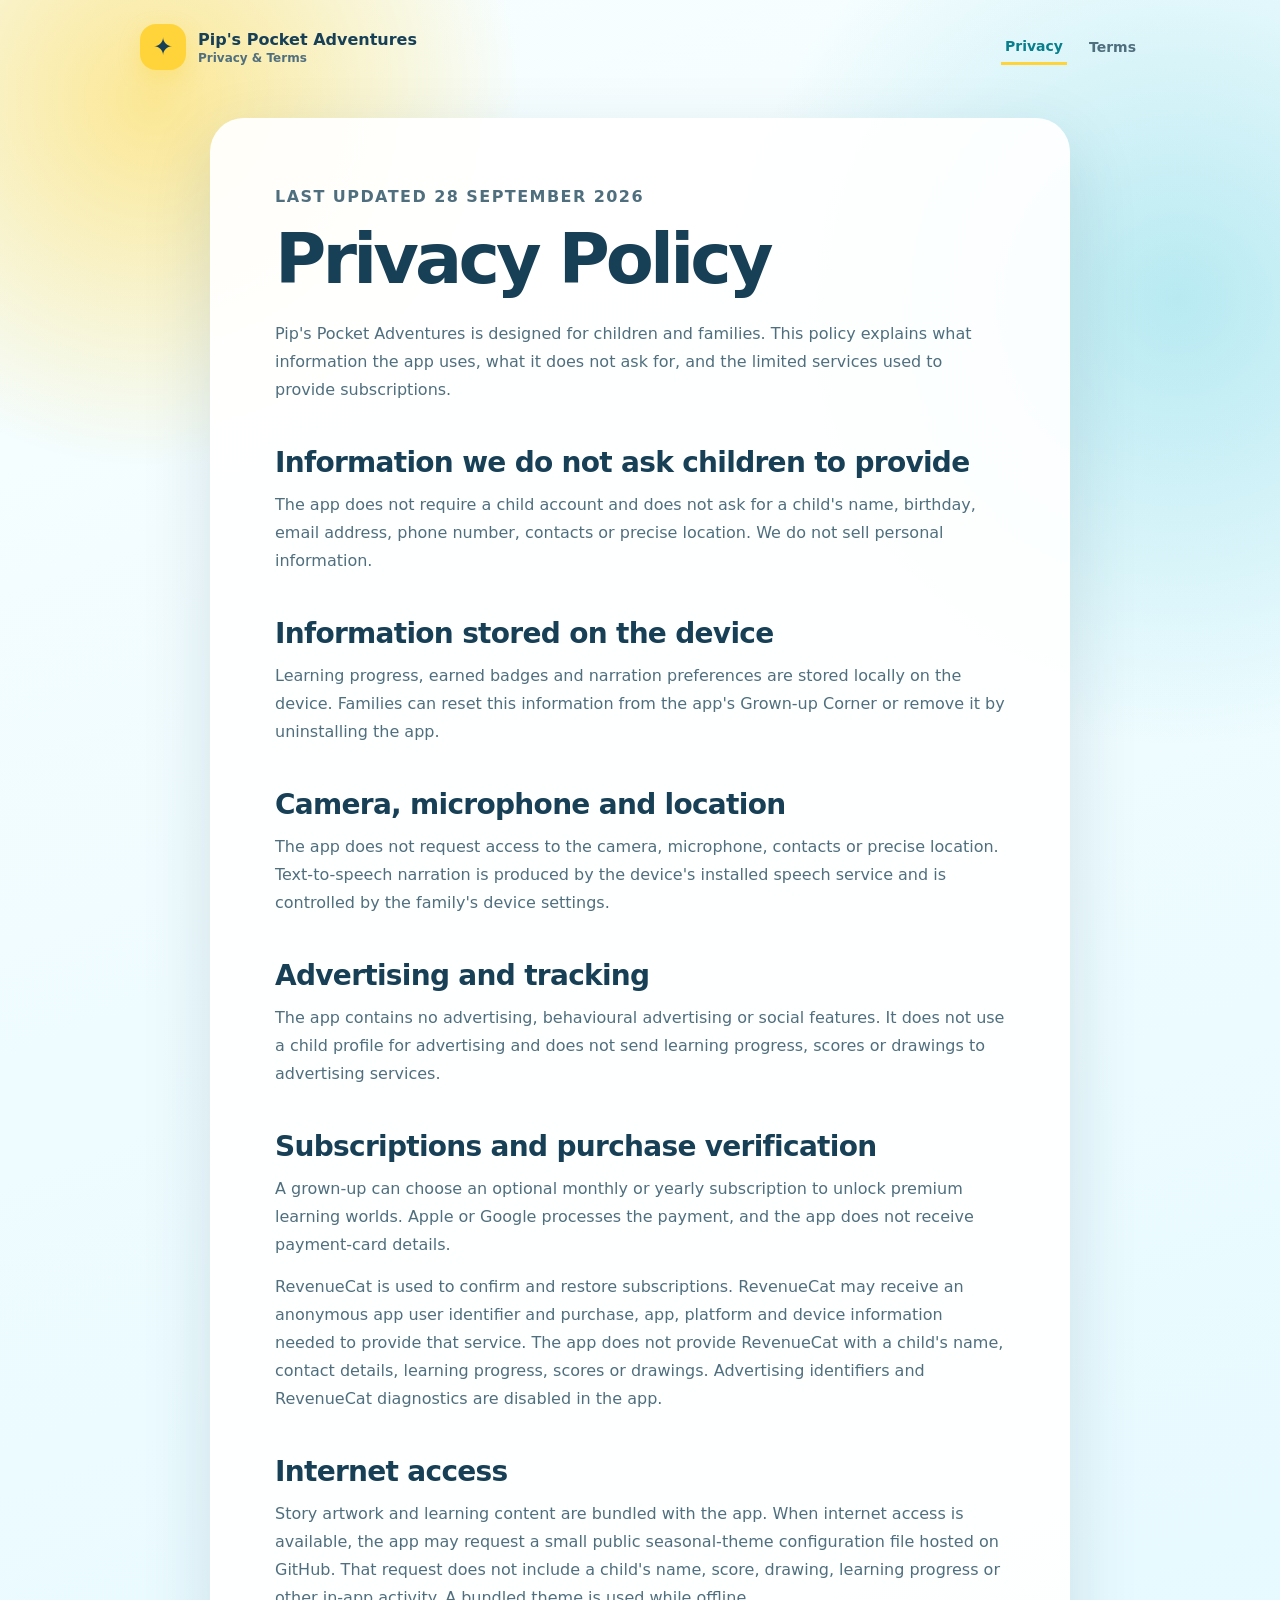
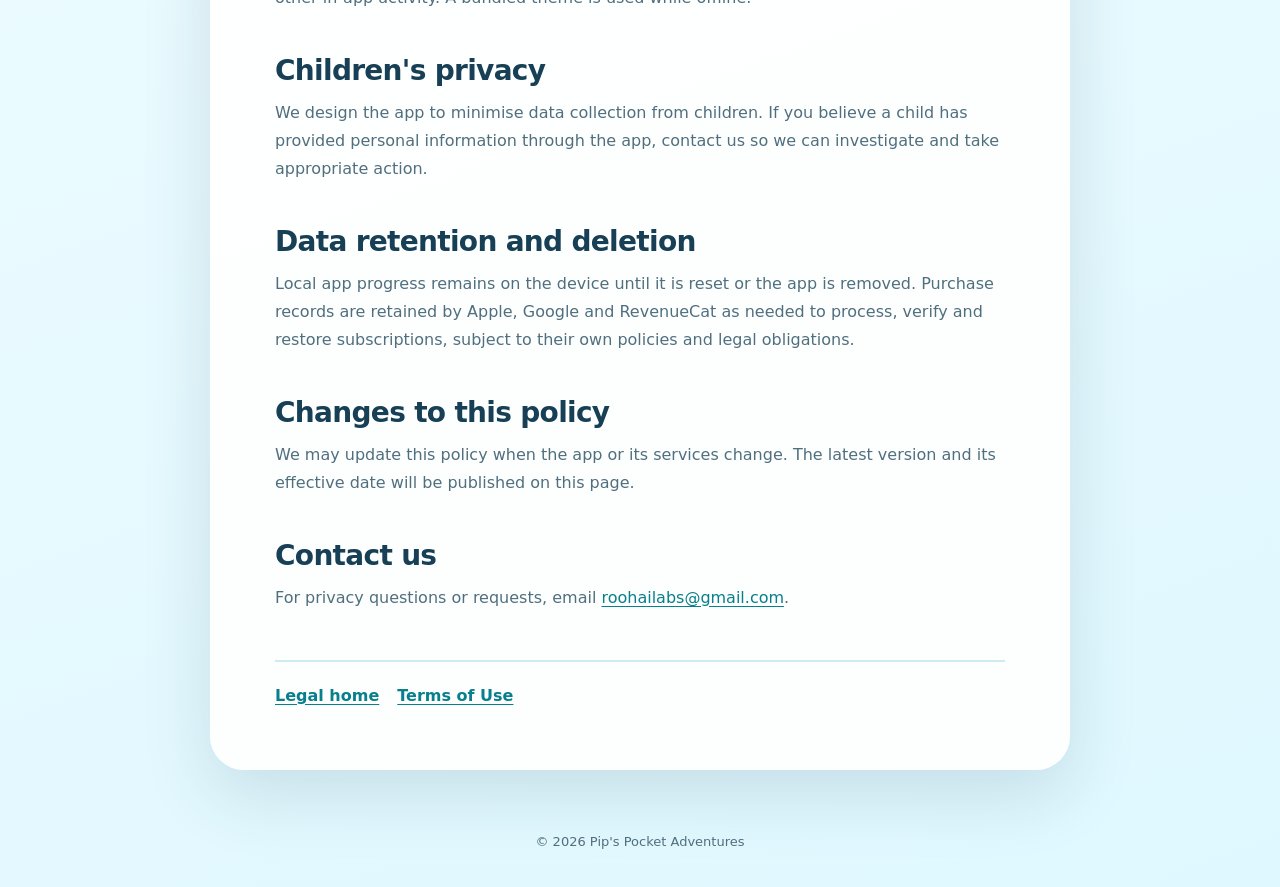
==== privacy.html @ 5707cfc5 "Add public privacy and terms pages" ====
<!doctype html>
<html lang="en">
  <head>
    <meta charset="UTF-8" />
    <meta name="viewport" content="width=device-width, initial-scale=1.0" />
    <meta name="theme-color" content="#22b8cf" />
    <meta
      name="description"
      content="Privacy Policy for Pip's Pocket Adventures."
    />
    <link rel="stylesheet" href="styles.css" />
    <title>Privacy Policy — Pip's Pocket Adventures</title>
  </head>
  <body>
    <header class="site-header">
      <a class="brand" href="index.html" aria-label="Pip's Pocket Adventures legal home">
        <span class="brand-mark" aria-hidden="true">✦</span>
        <span>
          <strong>Pip's Pocket Adventures</strong>
          <small>Privacy &amp; Terms</small>
        </span>
      </a>
      <nav class="header-links" aria-label="Legal pages">
        <a aria-current="page" href="privacy.html">Privacy</a>
        <a href="terms.html">Terms</a>
      </nav>
    </header>

    <main class="policy-card">
      <p class="eyebrow">Last updated 28 September 2026</p>
      <h1>Privacy Policy</h1>
      <p class="intro">
        Pip's Pocket Adventures is designed for children and families. This
        policy explains what information the app uses, what it does not ask
        for, and the limited services used to provide subscriptions.
      </p>

      <section>
        <h2>Information we do not ask children to provide</h2>
        <p>
          The app does not require a child account and does not ask for a
          child's name, birthday, email address, phone number, contacts or
          precise location. We do not sell personal information.
        </p>
      </section>

      <section>
        <h2>Information stored on the device</h2>
        <p>
          Learning progress, earned badges and narration preferences are stored
          locally on the device. Families can reset this information from the
          app's Grown-up Corner or remove it by uninstalling the app.
        </p>
      </section>

      <section>
        <h2>Camera, microphone and location</h2>
        <p>
          The app does not request access to the camera, microphone, contacts or
          precise location. Text-to-speech narration is produced by the
          device's installed speech service and is controlled by the family's
          device settings.
        </p>
      </section>

      <section>
        <h2>Advertising and tracking</h2>
        <p>
          The app contains no advertising, behavioural advertising or social
          features. It does not use a child profile for advertising and does
          not send learning progress, scores or drawings to advertising
          services.
        </p>
      </section>

      <section>
        <h2>Subscriptions and purchase verification</h2>
        <p>
          A grown-up can choose an optional monthly or yearly subscription to
          unlock premium learning worlds. Apple or Google processes the
          payment, and the app does not receive payment-card details.
        </p>
        <p>
          RevenueCat is used to confirm and restore subscriptions. RevenueCat
          may receive an anonymous app user identifier and purchase, app,
          platform and device information needed to provide that service. The
          app does not provide RevenueCat with a child's name, contact details,
          learning progress, scores or drawings. Advertising identifiers and
          RevenueCat diagnostics are disabled in the app.
        </p>
      </section>

      <section>
        <h2>Internet access</h2>
        <p>
          Story artwork and learning content are bundled with the app. When
          internet access is available, the app may request a small public
          seasonal-theme configuration file hosted on GitHub. That request
          does not include a child's name, score, drawing, learning progress or
          other in-app activity. A bundled theme is used while offline.
        </p>
      </section>

      <section>
        <h2>Children's privacy</h2>
        <p>
          We design the app to minimise data collection from children. If you
          believe a child has provided personal information through the app,
          contact us so we can investigate and take appropriate action.
        </p>
      </section>

      <section>
        <h2>Data retention and deletion</h2>
        <p>
          Local app progress remains on the device until it is reset or the app
          is removed. Purchase records are retained by Apple, Google and
          RevenueCat as needed to process, verify and restore subscriptions,
          subject to their own policies and legal obligations.
        </p>
      </section>

      <section>
        <h2>Changes to this policy</h2>
        <p>
          We may update this policy when the app or its services change. The
          latest version and its effective date will be published on this page.
        </p>
      </section>

      <section>
        <h2>Contact us</h2>
        <p>
          For privacy questions or requests, email
          <a href="mailto:roohailabs@gmail.com">roohailabs@gmail.com</a>.
        </p>
      </section>

      <nav class="bottom-links" aria-label="Related legal pages">
        <a href="index.html">Legal home</a>
        <a href="terms.html">Terms of Use</a>
      </nav>
    </main>

    <footer>
      <span>© 2026 Pip's Pocket Adventures</span>
    </footer>
  </body>
</html>
---- styles.css ----
:root {
  color-scheme: light;
  --ink: #173f56;
  --muted: #506f7e;
  --paper: #ffffff;
  --sky: #dff8ff;
  --aqua: #22b8cf;
  --aqua-dark: #087f8c;
  --sun: #ffd43b;
  --coral: #ff6b6b;
  --line: #ccecf2;
  --shadow: 0 24px 70px rgb(23 63 86 / 14%);
}

* {
  box-sizing: border-box;
}

html {
  min-height: 100%;
  background:
    radial-gradient(circle at 12% 4%, rgb(255 212 59 / 55%), transparent 23rem),
    radial-gradient(circle at 92% 12%, rgb(34 184 207 / 28%), transparent 28rem),
    linear-gradient(160deg, #f8feff 0%, var(--sky) 100%);
}

body {
  min-height: 100vh;
  margin: 0;
  color: var(--ink);
  font-family:
    Inter, ui-rounded, "SF Pro Rounded", "Segoe UI", system-ui, -apple-system,
    BlinkMacSystemFont, sans-serif;
}

a {
  color: var(--aqua-dark);
  text-underline-offset: 0.18em;
}

.site-header {
  width: min(1000px, calc(100% - 32px));
  margin: 0 auto;
  padding: 24px 0;
  display: flex;
  align-items: center;
  justify-content: space-between;
  gap: 24px;
}

.brand {
  display: inline-flex;
  align-items: center;
  gap: 12px;
  color: var(--ink);
  text-decoration: none;
}

.brand-mark {
  width: 46px;
  height: 46px;
  display: grid;
  place-items: center;
  border-radius: 16px;
  color: var(--ink);
  background: var(--sun);
  box-shadow: 0 8px 20px rgb(255 212 59 / 35%);
  font-size: 24px;
}

.brand strong,
.brand small {
  display: block;
}

.brand strong {
  font-size: 16px;
}

.brand small {
  margin-top: 2px;
  color: var(--muted);
  font-size: 12px;
  font-weight: 700;
}

.header-links {
  display: flex;
  align-items: center;
  gap: 18px;
}

.header-links a {
  padding: 8px 4px;
  color: var(--muted);
  font-size: 14px;
  font-weight: 800;
  text-decoration: none;
}

.header-links a[aria-current="page"] {
  color: var(--aqua-dark);
  border-bottom: 3px solid var(--sun);
}

.home-card,
.policy-card {
  width: min(860px, calc(100% - 32px));
  margin: 24px auto 64px;
  padding: clamp(28px, 6vw, 64px);
  border: 1px solid rgb(255 255 255 / 75%);
  border-radius: 34px;
  background: rgb(255 255 255 / 92%);
  box-shadow: var(--shadow);
}

.home-card {
  min-height: 560px;
  display: flex;
  flex-direction: column;
  justify-content: center;
}

.eyebrow {
  margin: 0 0 12px;
  color: var(--coral);
  font-size: 12px;
  font-weight: 900;
  letter-spacing: 0.09em;
  text-transform: uppercase;
}

h1 {
  max-width: 720px;
  margin: 0;
  font-size: clamp(40px, 7vw, 70px);
  line-height: 0.98;
  letter-spacing: -0.055em;
}

.intro {
  max-width: 700px;
  margin: 24px 0 0;
  color: var(--muted);
  font-size: clamp(18px, 2.5vw, 21px);
  line-height: 1.65;
}

.policy-links {
  margin-top: 38px;
  display: grid;
  grid-template-columns: repeat(2, minmax(0, 1fr));
  gap: 18px;
}

.policy-link {
  min-height: 142px;
  padding: 22px;
  display: grid;
  grid-template-columns: auto 1fr auto;
  align-items: center;
  gap: 16px;
  border: 2px solid var(--line);
  border-radius: 24px;
  color: var(--ink);
  background: var(--paper);
  text-decoration: none;
  transition:
    transform 150ms ease,
    box-shadow 150ms ease,
    border-color 150ms ease;
}

.policy-link:hover,
.policy-link:focus-visible {
  transform: translateY(-3px);
  border-color: var(--aqua);
  box-shadow: 0 15px 34px rgb(34 184 207 / 18%);
}

.policy-icon {
  font-size: 34px;
}

.policy-link strong,
.policy-link small {
  display: block;
}

.policy-link strong {
  font-size: 18px;
}

.policy-link small {
  margin-top: 7px;
  color: var(--muted);
  line-height: 1.45;
}

.contact-line {
  margin: 32px 0 0;
  color: var(--muted);
}

.policy-card h1 {
  margin-bottom: 26px;
}

.policy-card section {
  margin-top: 38px;
  padding-top: 4px;
}

.policy-card h2 {
  margin: 0 0 12px;
  font-size: clamp(22px, 3vw, 28px);
  letter-spacing: -0.025em;
}

.policy-card p,
.policy-card li {
  color: var(--muted);
  font-size: 16px;
  line-height: 1.75;
}

.policy-card p {
  margin: 0 0 14px;
}

.policy-card ul {
  margin: 12px 0 0;
  padding-left: 24px;
}

.bottom-links {
  margin-top: 48px;
  padding-top: 24px;
  display: flex;
  flex-wrap: wrap;
  gap: 18px;
  border-top: 2px solid var(--line);
}

.bottom-links a {
  font-weight: 800;
}

footer {
  width: min(860px, calc(100% - 32px));
  margin: 0 auto;
  padding: 0 0 38px;
  color: var(--muted);
  text-align: center;
  font-size: 13px;
}

@media (max-width: 680px) {
  .site-header {
    align-items: flex-start;
  }

  .brand strong {
    max-width: 180px;
  }

  .header-links {
    gap: 10px;
  }

  .policy-links {
    grid-template-columns: 1fr;
  }

  .home-card,
  .policy-card {
    margin-top: 10px;
    border-radius: 26px;
  }
}
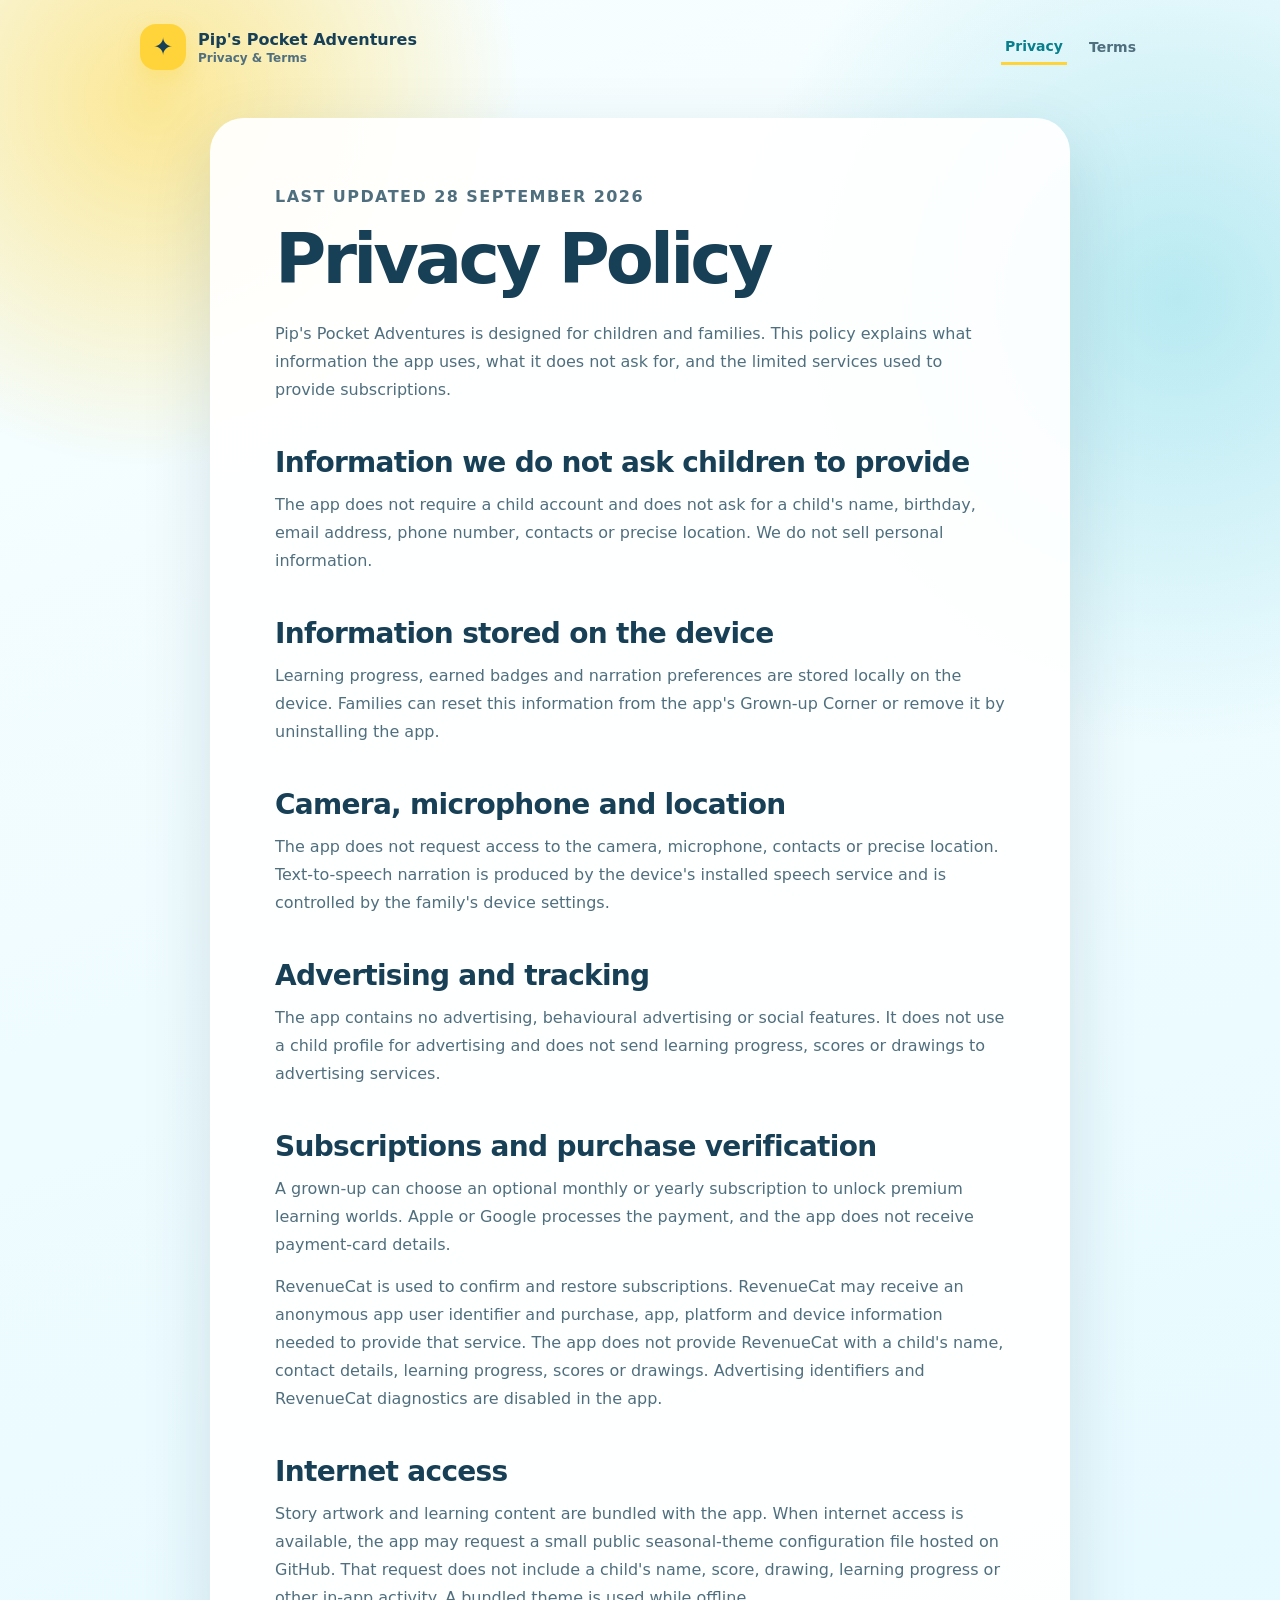
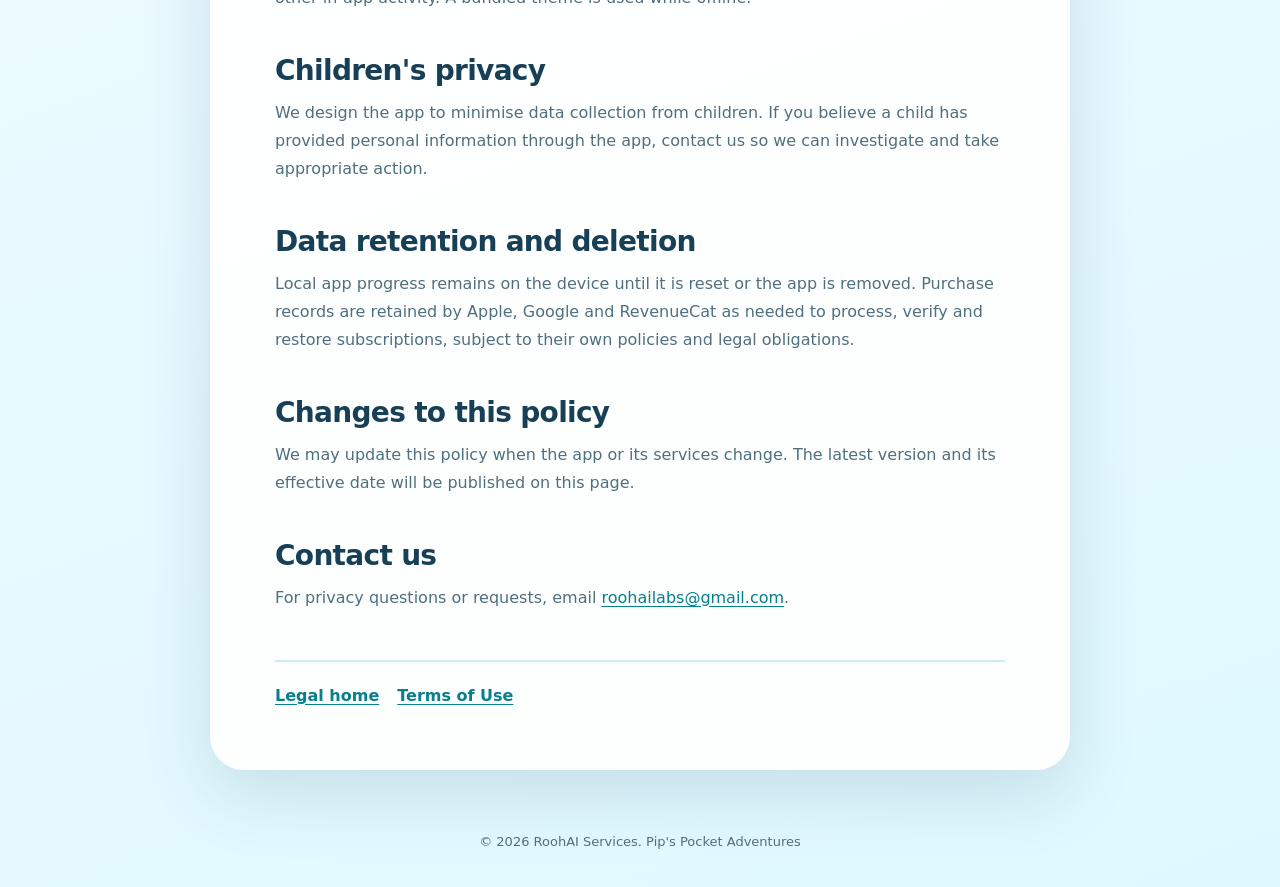
==== commit d9b8a8bd: "Attribute Pip content and artwork to RoohAI Services" ====
--- a/privacy.html
+++ b/privacy.html
@@ -143,7 +143,7 @@
     </main>
 
     <footer>
-      <span>© 2026 Pip's Pocket Adventures</span>
+      <span>© 2026 RoohAI Services. Pip's Pocket Adventures</span>
     </footer>
   </body>
 </html>
